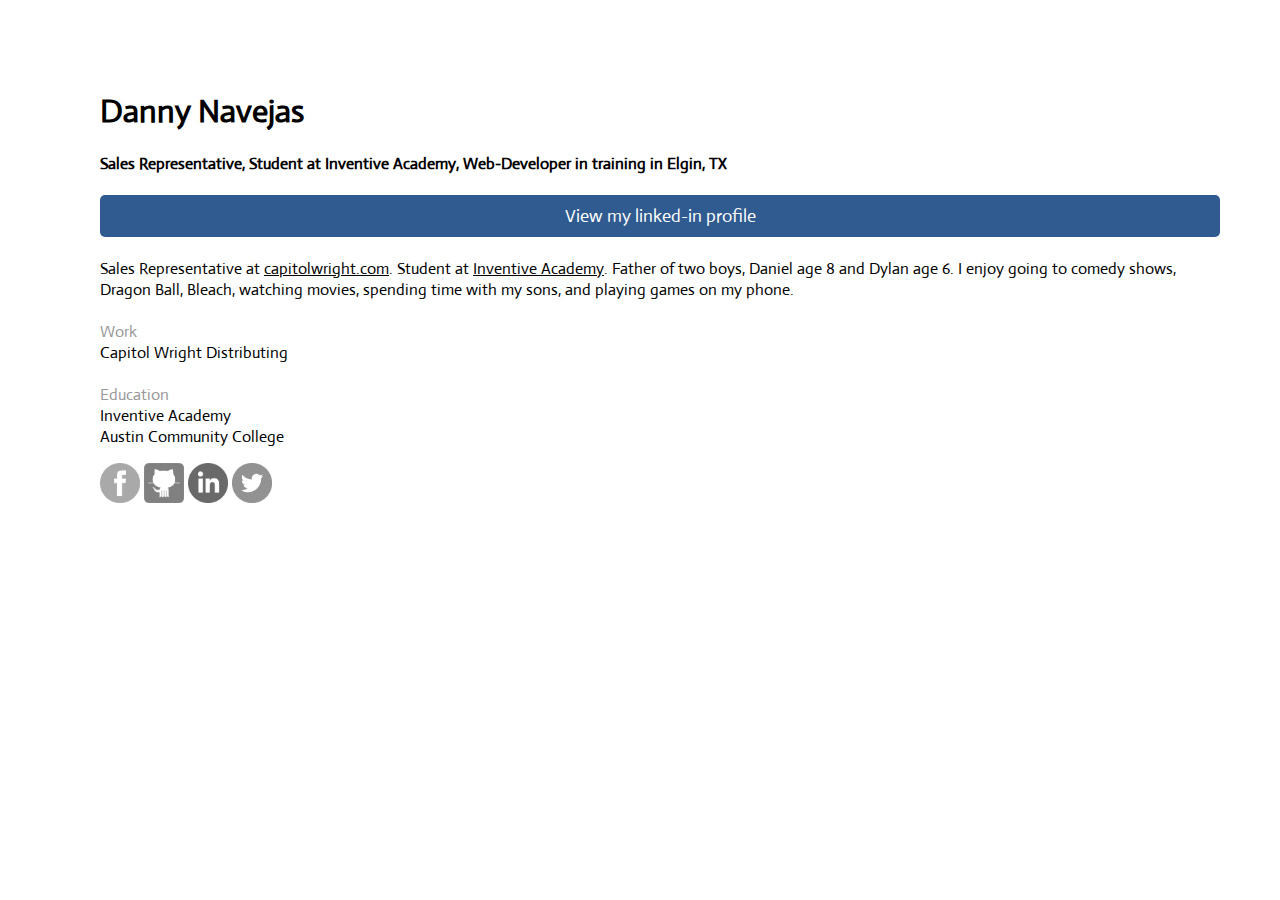
==== index.html @ ae24157d "add all files" ====
<!DOCTYPE html>
<html>
	<head>
		<title>Responsive Site</title>
		<meta name=“viewport” content=“width=device-width, initial-scale=1.0">
		<link href="https://fonts.googleapis.com/css?family=Actor" rel="stylesheet">
		<link rel="stylesheet" href="https://use.fontawesome.com/releases/v5.7.2/css/all.css" integrity="sha384-fnmOCqbTlWIlj8LyTjo7mOUStjsKC4pOpQbqyi7RrhN7udi9RwhKkMHpvLbHG9Sr" crossorigin="anonymous">
		<link rel="stylesheet" type="text/css" href="main.css">
		<link rel="stylesheet" media="screen and (max-device-width: 815px)" href="mobile.css">
	</head>
	<body>
		<div>
		<div id="rightcontent">
				<ul>
					<li><h1>Danny Navejas</h1></li>
					<li class="font700">Sales Representative, Student at Inventive Academy, Web-Developer in training in Elgin, TX</li>
					<br>
					<a href="www.linkedin.com/in/dannynavejas" class="nodecor">
						<div id="firstbutton">
							<i class="fas fa-bars"></i>View my linked-in profile
						</div>
					</a>
					<br>
					<li>Sales Representative at <a href="http://www.capitolwright.com" class="blacklinks">capitolwright.com</a>. Student at <a href="https://inventive.io/academy/" class="blacklinks">Inventive Academy</a>. Father of two boys, Daniel age 8 and Dylan age 6. I enjoy going to comedy shows, Dragon Ball, Bleach, watching movies, spending time with my sons, and playing games on my phone.</li>
					<br>
					<li class="graytext">Work</li>
					<li>Capitol Wright Distributing</li>
					<br>
					<li class="graytext">Education</li>
					<li>Inventive Academy</li>
					<li>Austin Community College</li>
				</ul>
				<ul>
					<li class="inline"><a href="https://www.facebook.com"><img src="facebook.png" /></a></li>
					<li class="inline"><a href="https://www.github.com"><img src="github.png" /></a></li>
					<li class="inline"><a href="https://www.linkedin.com"><img src="linkedin.png" /></a></li>
					<li class="inline"><a href="https://www.twitter.com"><img src="twitter.png" /></a></li>
				</ul>
			</div>
	</body>
</html>
---- main.css ----
body {
	margin: 0px;
	font-size: 16px;
	font-family: 'Actor', sans-serif;
}
ul {
	list-style-type: none;
}
img {
	height: 40px;
	width: 40px;
}
.container {
	height: 100vh;
	overflow: hidden;
}
.header {
	display: flex;
	justify-content: flex-end;
	font-size: 18px;
	padding: 15px 20px 30px 20px;
}
.toplinks {
	text-decoration: none;
	color: black;
	margin: 0px 28px 0px 0px;
}
.links {
	justify-content: flex-start;
	margin-right: auto;

}
.font700 {
	font-weight: 700;
}
.nodecor {
	text-decoration: none;
	color: black;
}
.blacklinks {
	color: black;
}
.maincontent {
	display: flex;
	height: 100vh;
}
.maincontent a:hover {
	color: gray;
}
.graytext {
	color: #999999;
}
.inline {
	display: inline;
}
#profilepic {
	background-image: url(Profile.jpg);
	background-size: cover;
	flex: 2;
	background-position: center;
	height: 100%;
	
}
#rightcontent {
	margin: 70px 60px 0px;
	flex: 1;
	align-content: center;
	justify-content: center;
	
}
#firstbutton {
	background-color: #305B90;
	border-radius: 5px;
	color: white;
	font-size: 18px;
	text-align: center;
	padding: 10px 30px;
}
---- mobile.css ----
body {
	margin: 0px;
	font-size: 16px;
	font-family: 'Actor', sans-serif;
}
ul {
	list-style-type: none;
}
img {
	height: 40px;
	width: 40px;
}
.container {
	height: 100vh;
	overflow: hidden;
}
.header {
	display: flex;
	justify-content: flex-end;
	font-size: 18px;
	
}
.toplinks {
	text-decoration: none;
	color: black;
	
}
.links {
	

}
.font700 {
	font-weight: 700;
}
.nodecor {
	text-decoration: none;
	color: black;
}
.blacklinks {
	color: black;
}
.maincontent {
	
}
.maincontent a:hover {
	color: gray;
}
.graytext {
	color: #999999;
}
.inline {
	display: inline;
}
#profilepic {
	background-image: url(Profile.jpg);
	background-size: cover;
	flex: 2;
	background-position: center;
	height: 100%;
	
}
#rightcontent {
	
	
}
#firstbutton {
	background-color: #305B90;
	border-radius: 5px;
	color: white;
	font-size: 18px;
	text-align: center;
	padding: 10px 30px;
	}
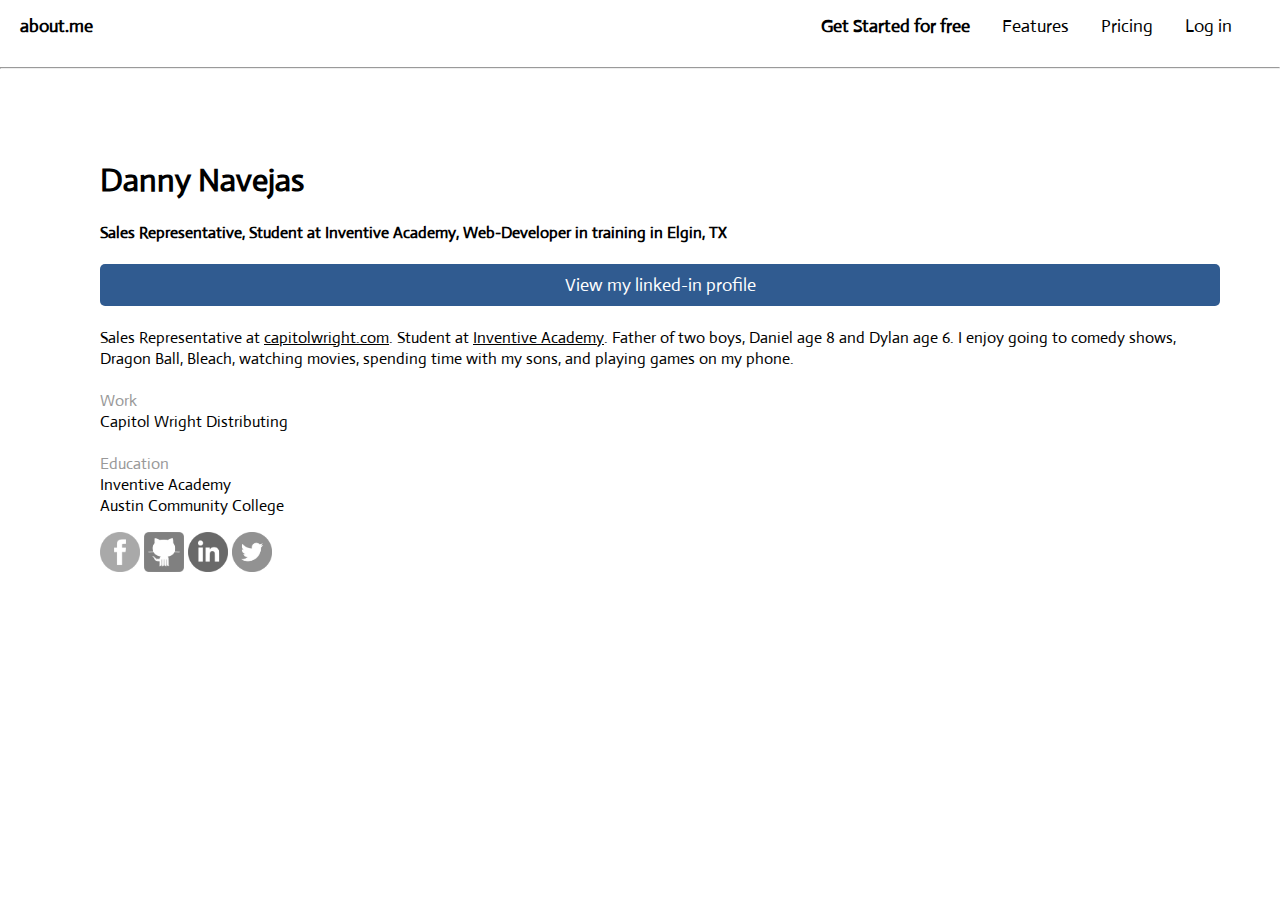
==== commit da2a25d6: "added blue background" ====
--- a/index.html
+++ b/index.html
@@ -5,11 +5,23 @@
 		<meta name=“viewport” content=“width=device-width, initial-scale=1.0">
 		<link href="https://fonts.googleapis.com/css?family=Actor" rel="stylesheet">
 		<link rel="stylesheet" href="https://use.fontawesome.com/releases/v5.7.2/css/all.css" integrity="sha384-fnmOCqbTlWIlj8LyTjo7mOUStjsKC4pOpQbqyi7RrhN7udi9RwhKkMHpvLbHG9Sr" crossorigin="anonymous">
-		<link rel="stylesheet" type="text/css" href="main.css">
+		<link rel="stylesheet" media="screen and (min-device-width: 816px)" href="main.css">
 		<link rel="stylesheet" media="screen and (max-device-width: 815px)" href="mobile.css">
 	</head>
 	<body>
-		<div>
+		<div class="container">
+			<div class="header">
+				<div class="links">
+					<a href="http://www.about.me" class="nodecor font700" id="aboutme">about.me</a>
+				</div>
+				<div >
+					<a href="https://www.aboute.me/welcome" class="toplinks font700">Get Started for free</a>
+					<a href="https://www.aboute.me/features" class="toplinks">Features</a>
+					<a href="https://www.aboute.me/pricing" class="toplinks">Pricing</a>
+					<a href="https://www.aboute.me/login" class="toplinks">Log in</a>
+				</div>
+			</div>
+		<hr style="margin:0;" />
 		<div id="rightcontent">
 				<ul>
 					<li><h1>Danny Navejas</h1></li>
--- a/mobile.css
+++ b/mobile.css
@@ -10,64 +10,31 @@
 	height: 40px;
 	width: 40px;
 }
+a
+{
+  text-decoration: none;
+}
 .container {
 	height: 100vh;
 	overflow: hidden;
 }
 .header {
 	display: flex;
+	font-size: 30px;
+	padding: 30px;
+}
+.top-links {
+	flex:2;
+}
+.align-right {
 	justify-content: flex-end;
-	font-size: 18px;
-	
+	display: flex;
+	flex: 1
 }
-.toplinks {
+.grey-links {
 	text-decoration: none;
-	color: black;
-	
+	color: grey;
 }
-.links {
-	
-
-}
-.font700 {
-	font-weight: 700;
-}
-.nodecor {
-	text-decoration: none;
-	color: black;
-}
-.blacklinks {
-	color: black;
-}
-.maincontent {
-	
-}
-.maincontent a:hover {
-	color: gray;
-}
-.graytext {
-	color: #999999;
-}
-.inline {
-	display: inline;
-}
-#profilepic {
-	background-image: url(Profile.jpg);
-	background-size: cover;
-	flex: 2;
-	background-position: center;
-	height: 100%;
-	
-}
-#rightcontent {
-	
-	
-}
-#firstbutton {
+#blue-background {
 	background-color: #305B90;
-	border-radius: 5px;
-	color: white;
-	font-size: 18px;
-	text-align: center;
-	padding: 10px 30px;
-	}+}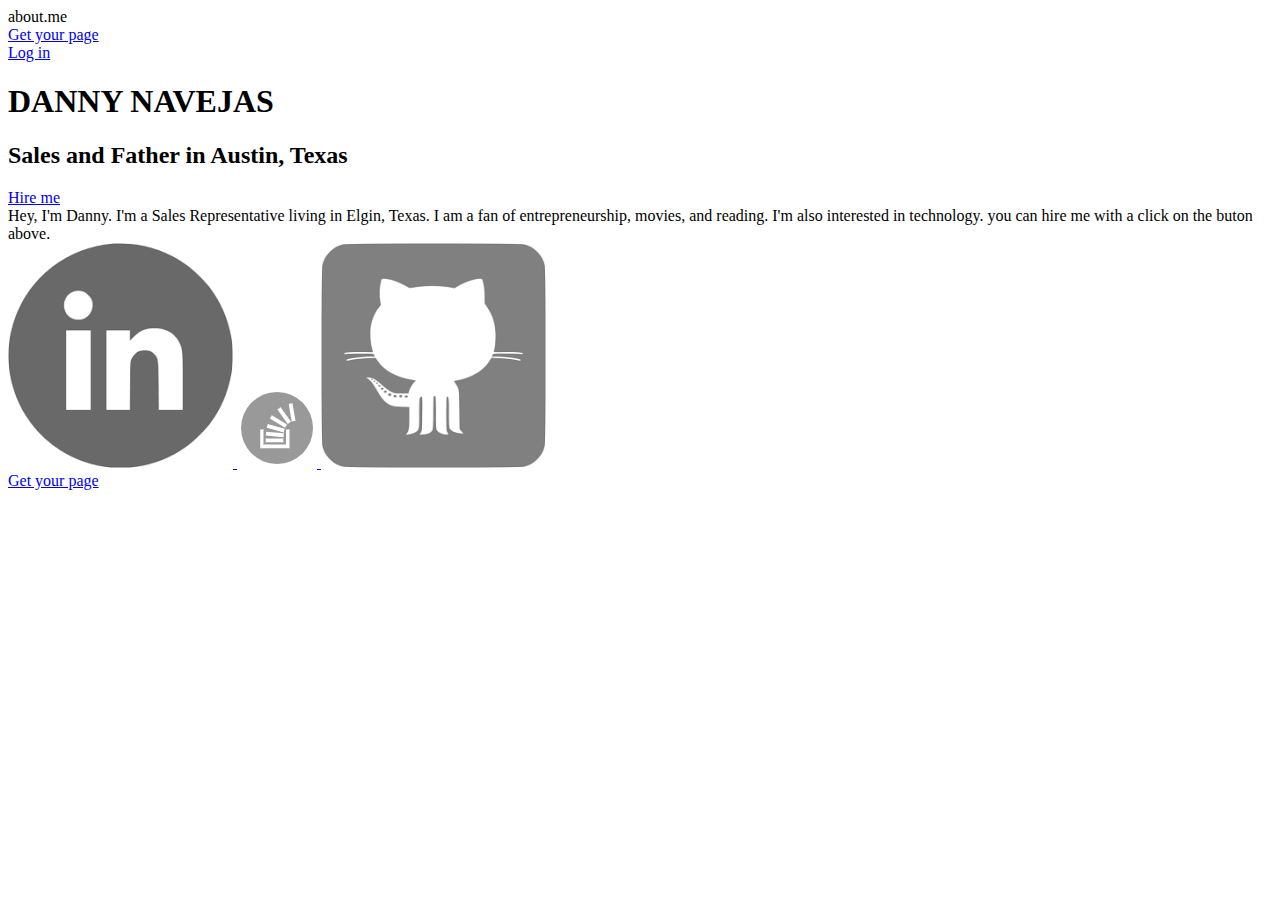
==== commit bfb97ccd: "starting back over" ====
--- a/index.html
+++ b/index.html
@@ -1,53 +1,64 @@
 <!DOCTYPE html>
-<html>
+	<html>
 	<head>
-		<title>Responsive Site</title>
-		<meta name=“viewport” content=“width=device-width, initial-scale=1.0">
-		<link href="https://fonts.googleapis.com/css?family=Actor" rel="stylesheet">
+		<title></title>
 		<link rel="stylesheet" href="https://use.fontawesome.com/releases/v5.7.2/css/all.css" integrity="sha384-fnmOCqbTlWIlj8LyTjo7mOUStjsKC4pOpQbqyi7RrhN7udi9RwhKkMHpvLbHG9Sr" crossorigin="anonymous">
-		<link rel="stylesheet" media="screen and (min-device-width: 816px)" href="main.css">
 		<link rel="stylesheet" media="screen and (max-device-width: 815px)" href="mobile.css">
+		<meta name="viewport" content="width=max-device-width, initial-scale=1.0">
 	</head>
-	<body>
-		<div class="container">
-			<div class="header">
-				<div class="links">
-					<a href="http://www.about.me" class="nodecor font700" id="aboutme">about.me</a>
+	<body class="container">
+		<div class="header">
+			<div class="top-links">
+				<i class="fas fa-ellipsis-v"></i>
+				about.me
+			</div>
+			<div class="align-right" >
+				<a href="http://about.me/welcome" class="grey-links no-deco">
+					<div>
+						Get your page
+					</div>
+				</a>
+			</div>
+			<div class="align-right">
+				<a href="http://about.me/login" class="grey-links">
+					<div>
+						Log in
+					</div>
+				</a>
+			</div>
+		</div>
+		<div class="container-two"> 
+			<div id="profile-image"></div>
+			<div id="white-background">
+				<h1>DANNY NAVEJAS</h1>
+				<h2>Sales and Father in Austin, Texas </h2>
+				<a href="http://www.linkedin.com/in/dannynavejas">
+					<div class="blue-button">
+						<i class="far fa-hand-point-up"></i> Hire me
+					</div>
+				</a>
+				<div>
+					Hey, I'm Danny. I'm a Sales Representative living in Elgin, Texas. I am a fan of entrepreneurship, movies, and reading. I'm also interested in technology. you can hire me with a click on the buton above.
 				</div>
-				<div >
-					<a href="https://www.aboute.me/welcome" class="toplinks font700">Get Started for free</a>
-					<a href="https://www.aboute.me/features" class="toplinks">Features</a>
-					<a href="https://www.aboute.me/pricing" class="toplinks">Pricing</a>
-					<a href="https://www.aboute.me/login" class="toplinks">Log in</a>
+				<div>
+					<a href="http://www.linkedin.com/in/dannynavejas">
+						<img src="linkedin.png" class="social-icons" />
+					</a>
+					<a href="http://stackexchange.com/users/15220072/danny-navejas">
+						<img src="stack.png">
+					</a>
+					<a href="http://github.com/dnavejas">
+						<img src="github.png">
+					</a>
 				</div>
 			</div>
-		<hr style="margin:0;" />
-		<div id="rightcontent">
-				<ul>
-					<li><h1>Danny Navejas</h1></li>
-					<li class="font700">Sales Representative, Student at Inventive Academy, Web-Developer in training in Elgin, TX</li>
-					<br>
-					<a href="www.linkedin.com/in/dannynavejas" class="nodecor">
-						<div id="firstbutton">
-							<i class="fas fa-bars"></i>View my linked-in profile
-						</div>
-					</a>
-					<br>
-					<li>Sales Representative at <a href="http://www.capitolwright.com" class="blacklinks">capitolwright.com</a>. Student at <a href="https://inventive.io/academy/" class="blacklinks">Inventive Academy</a>. Father of two boys, Daniel age 8 and Dylan age 6. I enjoy going to comedy shows, Dragon Ball, Bleach, watching movies, spending time with my sons, and playing games on my phone.</li>
-					<br>
-					<li class="graytext">Work</li>
-					<li>Capitol Wright Distributing</li>
-					<br>
-					<li class="graytext">Education</li>
-					<li>Inventive Academy</li>
-					<li>Austin Community College</li>
-				</ul>
-				<ul>
-					<li class="inline"><a href="https://www.facebook.com"><img src="facebook.png" /></a></li>
-					<li class="inline"><a href="https://www.github.com"><img src="github.png" /></a></li>
-					<li class="inline"><a href="https://www.linkedin.com"><img src="linkedin.png" /></a></li>
-					<li class="inline"><a href="https://www.twitter.com"><img src="twitter.png" /></a></li>
-				</ul>
-			</div>
+		</div>
+		<div id="bottom-bar">
+			<a href="http://about.me/welcome">
+				<div id="bottom-button">
+					Get your page
+				</div>
+			</a>
+		</div>
 	</body>
 </html>--- a/mobile.css
+++ b/mobile.css
@@ -3,24 +3,21 @@
 	font-size: 16px;
 	font-family: 'Actor', sans-serif;
 }
-ul {
-	list-style-type: none;
-}
 img {
 	height: 40px;
 	width: 40px;
 }
-a
-{
-  text-decoration: none;
+.no-deco {
+	text-decoration: none;
 }
 .container {
 	height: 100vh;
 	overflow: hidden;
+	width: 100vw;
 }
 .header {
 	display: flex;
-	font-size: 30px;
+	font-size: 16px;
 	padding: 30px;
 }
 .top-links {
@@ -35,6 +32,52 @@
 	text-decoration: none;
 	color: grey;
 }
-#blue-background {
+.blue-button {
 	background-color: #305B90;
-}+	border-radius: 5px;
+	color: white;
+	font-size: 18px;
+	text-align: center;
+	padding: 10px 30px;
+	margin: 5px 10px;
+}
+.container-two {
+	justify-content: center;
+	height: 100vh;
+	width: 100vw;
+}
+#profile-image {
+	height: 45vh;
+	width: 100vw;
+	background-image: url(Profile.jpg);
+	background-repeat: no-repeat;
+	background-size: cover;
+	background-position: center center;
+}
+#white-background{
+	background-color: white;
+	margin: 10% 5%;
+	text-align: center;
+	padding-top:100px; 
+	width: 100%;
+	font-size: 18px;
+	height: 75vh;
+}
+#bottom-bar{
+	display: flex;
+	text-align: center;
+	background-color: rgba(255, 255, 255, .7);
+	position: absolute;
+	z-index: 1;
+	bottom: 0;
+	align-content: center;
+	width: 100vw;
+	height: 5vh;
+}
+#bottom-button {
+	border-radius: 5px;
+	background-color: #0773b4;
+	color: white; 
+	padding: 5px 20px;
+
+}
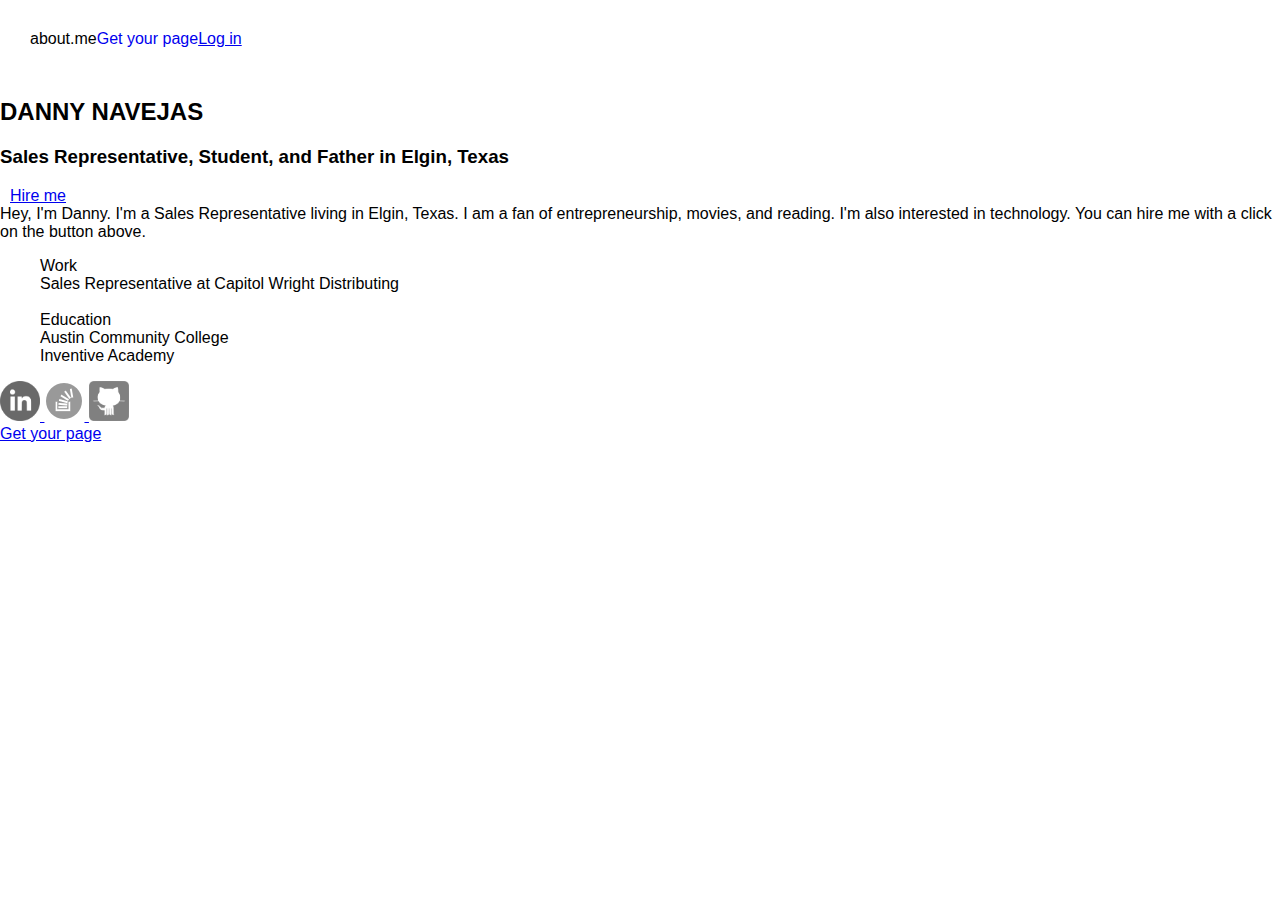
==== commit 39fdf48a: "trying to make sure social icons appear" ====
--- a/index.html
+++ b/index.html
@@ -2,9 +2,9 @@
 	<html>
 	<head>
 		<title></title>
+		<meta name="viewport" content="width=max-device-width, initial-scale=1.0">
 		<link rel="stylesheet" href="https://use.fontawesome.com/releases/v5.7.2/css/all.css" integrity="sha384-fnmOCqbTlWIlj8LyTjo7mOUStjsKC4pOpQbqyi7RrhN7udi9RwhKkMHpvLbHG9Sr" crossorigin="anonymous">
-		<link rel="stylesheet" media="screen and (max-device-width: 815px)" href="mobile.css">
-		<meta name="viewport" content="width=max-device-width, initial-scale=1.0">
+		<link rel="stylesheet" href="mobile.css">
 	</head>
 	<body class="container">
 		<div class="header">
@@ -29,17 +29,25 @@
 		</div>
 		<div class="container-two"> 
 			<div id="profile-image"></div>
-			<div id="white-background">
-				<h1>DANNY NAVEJAS</h1>
-				<h2>Sales and Father in Austin, Texas </h2>
+			<div class="main-content">
+				<h2>DANNY NAVEJAS</h2>
+				<h3>Sales Representative, Student, and Father in Elgin, Texas </h3>
 				<a href="http://www.linkedin.com/in/dannynavejas">
 					<div class="blue-button">
-						<i class="far fa-hand-point-up"></i> Hire me
+						<i class="fas fa-bars" style="margin: 0 5px;"></i>Hire me
 					</div>
 				</a>
-				<div>
-					Hey, I'm Danny. I'm a Sales Representative living in Elgin, Texas. I am a fan of entrepreneurship, movies, and reading. I'm also interested in technology. you can hire me with a click on the buton above.
+				<div class="general-content">
+					Hey, I'm Danny. I'm a Sales Representative living in Elgin, Texas. I am a fan of entrepreneurship, movies, and reading. I'm also interested in technology. You can hire me with a click on the button above.
 				</div>
+				<ul class="work-content">
+					<li class="grey-text">Work</li>
+					<li>Sales Representative at Capitol Wright Distributing</li>
+					<br>
+					<li class="grey-text">Education</li>
+					<li>Austin Community College</li>
+					<li>Inventive Academy</li>
+				</ul>
 				<div>
 					<a href="http://www.linkedin.com/in/dannynavejas">
 						<img src="linkedin.png" class="social-icons" />
@@ -55,7 +63,7 @@
 		</div>
 		<div id="bottom-bar">
 			<a href="http://about.me/welcome">
-				<div id="bottom-button">
+				<div class="blue-button">
 					Get your page
 				</div>
 			</a>
--- a/mobile.css
+++ b/mobile.css
@@ -7,77 +7,82 @@
 	height: 40px;
 	width: 40px;
 }
+ul {
+	list-style-type: none;
+}
 .no-deco {
 	text-decoration: none;
 }
 .container {
 	height: 100vh;
 	overflow: hidden;
-	width: 100vw;
+	width: 100%;
 }
 .header {
 	display: flex;
-	font-size: 16px;
 	padding: 30px;
 }
-.top-links {
-	flex:2;
-}
-.align-right {
-	justify-content: flex-end;
-	display: flex;
-	flex: 1
-}
-.grey-links {
-	text-decoration: none;
-	color: grey;
-}
-.blue-button {
-	background-color: #305B90;
-	border-radius: 5px;
-	color: white;
-	font-size: 18px;
-	text-align: center;
-	padding: 10px 30px;
-	margin: 5px 10px;
-}
-.container-two {
-	justify-content: center;
-	height: 100vh;
-	width: 100vw;
-}
-#profile-image {
-	height: 45vh;
-	width: 100vw;
-	background-image: url(Profile.jpg);
-	background-repeat: no-repeat;
-	background-size: cover;
-	background-position: center center;
-}
-#white-background{
-	background-color: white;
-	margin: 10% 5%;
-	text-align: center;
-	padding-top:100px; 
-	width: 100%;
-	font-size: 18px;
-	height: 75vh;
-}
-#bottom-bar{
-	display: flex;
-	text-align: center;
-	background-color: rgba(255, 255, 255, .7);
-	position: absolute;
-	z-index: 1;
-	bottom: 0;
-	align-content: center;
-	width: 100vw;
-	height: 5vh;
-}
-#bottom-button {
-	border-radius: 5px;
-	background-color: #0773b4;
-	color: white; 
-	padding: 5px 20px;
-
-}
+@media (min-device-width:0px) and (max-device-width: 815px){
+	.top-links {
+		flex:2;
+	}
+	.align-right {
+		justify-content: flex-end;
+		display: flex;
+		flex: 1
+	}
+	.grey-links {
+		text-decoration: none;
+		color: grey;
+	}
+	.main-content {
+		text-align: center;
+		color: white;
+		position: relative;
+		top: -130px;
+		}
+	.blue-button {
+		background-color: #305B90;
+		border-radius: 5px;
+		color: white;
+		font-size: 18px;
+		text-align: center;
+		padding: 10px 30px;
+		margin: 45px 10px;
+	}
+	.container-two {
+		justify-content: center;
+		height: 100vh;
+		width: 100%;
+	}
+	.general-content{
+		color: black;
+		padding: 10px;
+		text-align: left;
+	}
+	.work-content{
+		text-align: center;
+		color: black;
+	}
+	.grey-text{
+		color: #999;
+	}
+	#profile-image {
+		height: 45vh;
+		width: 100vw;
+		background-image: url(Profile.jpg);
+		background-repeat: no-repeat;
+		background-size: cover;
+		background-position: center center;
+	}
+	#bottom-bar{
+		display: flex;
+		background-color: rgba(255, 255, 255, .7);
+		position: absolute;
+		z-index: 1;
+		bottom: 0;
+		align-content: center;
+		width: 100vw;
+		height: 5vh;
+	}
+}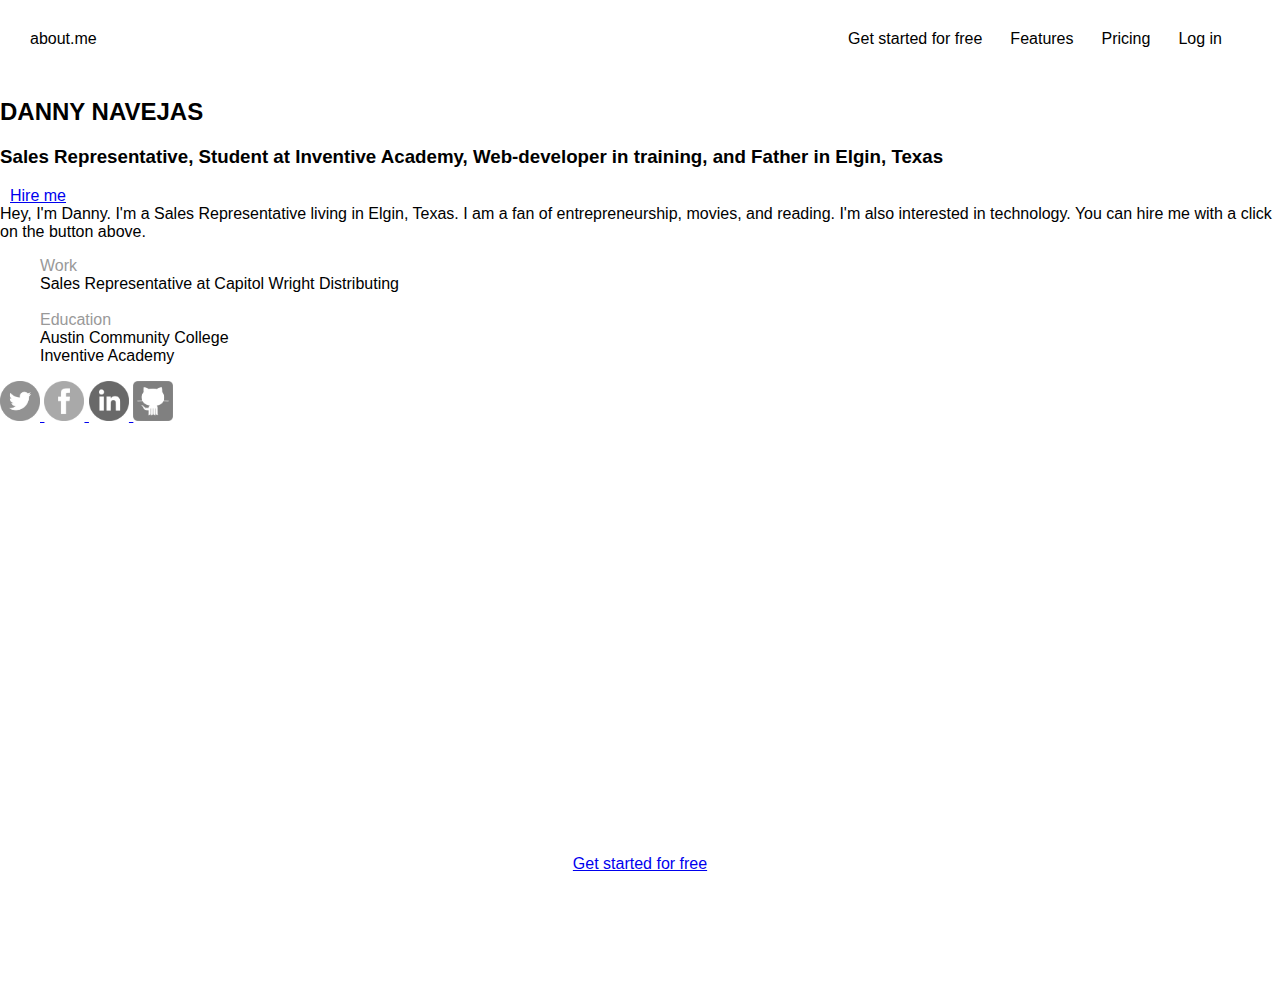
==== commit bff988d7: "fixing styling for desktop view" ====
--- a/index.html
+++ b/index.html
@@ -4,34 +4,29 @@
 		<title></title>
 		<meta name="viewport" content="width=max-device-width, initial-scale=1.0">
 		<link rel="stylesheet" href="https://use.fontawesome.com/releases/v5.7.2/css/all.css" integrity="sha384-fnmOCqbTlWIlj8LyTjo7mOUStjsKC4pOpQbqyi7RrhN7udi9RwhKkMHpvLbHG9Sr" crossorigin="anonymous">
-		<link rel="stylesheet" href="mobile.css">
+		<link rel="stylesheet" type="text/css" href="main.css">
+		<link rel="stylesheet" media="screen and (min-device-width:0px) and (max-device-width: 800px)" href="mobile.css">
+		<link rel="stylesheet" media="screen and (min-device-width:800px) and (max-device-width: 1650px)" href="desktop.css">
 	</head>
 	<body class="container">
 		<div class="header">
-			<div class="top-links">
-				<i class="fas fa-ellipsis-v"></i>
+			<div class="about-link">
+				<i class="fas fa-ellipsis-v mobile-content font700"></i>
 				about.me
 			</div>
 			<div class="align-right" >
-				<a href="http://about.me/welcome" class="grey-links no-deco">
-					<div>
-						Get your page
-					</div>
-				</a>
-			</div>
-			<div class="align-right">
-				<a href="http://about.me/login" class="grey-links">
-					<div>
-						Log in
-					</div>
-				</a>
+				<a href="http://about.me/welcome" class="toplinks no-deco mobile-content">Get your page</a>
+				<a href="http://about.me/welcome" class="toplinks no-deco desktop-content">Get started for free</a>
+				<a href="https://www.aboute.me/features" class="toplinks desktop-content">Features</a>
+				<a href="https://www.aboute.me/pricing" class="toplinks desktop-content">Pricing</a>
+				<a href="http://about.me/login" class="top-links">Log in</a>
 			</div>
 		</div>
 		<div class="container-two"> 
-			<div id="profile-image"></div>
+			<div class="profile-image"></div>
 			<div class="main-content">
 				<h2>DANNY NAVEJAS</h2>
-				<h3>Sales Representative, Student, and Father in Elgin, Texas </h3>
+				<h3>Sales Representative, Student at Inventive Academy, Web-developer in training, and Father in Elgin, Texas </h3>
 				<a href="http://www.linkedin.com/in/dannynavejas">
 					<div class="blue-button">
 						<i class="fas fa-bars" style="margin: 0 5px;"></i>Hire me
@@ -49,23 +44,29 @@
 					<li>Inventive Academy</li>
 				</ul>
 				<div>
+					<a href="http:twitter.com">
+						<img src="twitter.png">
+					</a>
+					<a href="http://www.facebook.com">
+						<img src="facebook.png" class="icon">
+					</a>
 					<a href="http://www.linkedin.com/in/dannynavejas">
-						<img src="linkedin.png" class="social-icons" />
-					</a>
-					<a href="http://stackexchange.com/users/15220072/danny-navejas">
-						<img src="stack.png">
+						<img src="linkedin.png" class="icons" />
 					</a>
 					<a href="http://github.com/dnavejas">
-						<img src="github.png">
+						<img src="github.png" class="icons">
 					</a>
 				</div>
 			</div>
 		</div>
-		<div id="bottom-bar">
-			<a href="http://about.me/welcome">
-				<div class="blue-button">
+		<div class="bottom-bar">
+			<a href="http://about.me/welcome" class="blue-button">
+				<span class="mobile-content">
 					Get your page
-				</div>
+				</span>
+				<span class="desktop-content">
+					Get started for free
+				</span>
 			</a>
 		</div>
 	</body>
--- a/main.css
+++ b/main.css
@@ -0,0 +1,67 @@
+body {
+	margin: 0px;
+	font-size: 16px;
+	font-family: 'Actor', sans-serif;
+}
+img {
+	height: 40px;
+	width: 40px;
+}
+ul {
+	list-style-type: none;
+}
+.container-two {
+	justify-content: center;
+	height: 100vh;
+	width: 100%;
+}
+.no-deco {
+	text-decoration: none;
+}
+.container {
+	height: 100vh;
+	overflow: hidden;
+	width: 100%;
+}
+.header {
+	display: flex;
+	padding: 30px;
+}
+.about-link {
+	flex:2;
+	margin-right: auto;
+	text-decoration: none;
+}
+.top-links{
+	text-decoration: none;
+	color: black;
+	margin: 0px 28px 0px 0px;
+}
+.align-right {
+	justify-content: flex-end;
+	display: flex;
+	flex: 1
+}
+.grey-links {
+	text-decoration: none;
+	color: grey;
+}
+.grey-text{
+	color: #999;
+}
+.bottom-bar{
+	display: flex;
+	background-color: rgba(255, 255, 255, .7);
+	position: absolute;
+	z-index: 1;
+	bottom: 0;
+	width: 100%;
+	height: 5vh;
+	display: inline-block;
+	text-align: center;
+	justify-content: center;
+}
+.icons{
+	height: 40px;
+	width: 40px;
+}--- a/mobile.css
+++ b/mobile.css
@@ -1,88 +1,35 @@
-body {
-	margin: 0px;
-	font-size: 16px;
-	font-family: 'Actor', sans-serif;
+.main-content {
+	text-align: center;
+	color: white;
+	position: relative;
+	top: -130px;
+	}
+.blue-button {
+	background-color: #305B90;
+	border-radius: 5px;
+	color: white;
+	font-size: 18px;
+	text-align: center;
+	padding: 10px 30px;
+	margin: 45px 10px;
 }
-img {
-	height: 40px;
-	width: 40px;
+.general-content{
+	color: black;
+	padding: 10px;
+	text-align: left;
 }
-ul {
-	list-style-type: none;
+.work-content{
+	text-align: center;
+	color: black;
 }
-.no-deco {
-	text-decoration: none;
+.profile-image {
+	height: 45vh;
+	width: 100vw;
+	background-image: url(Profile.jpg);
+	background-repeat: no-repeat;
+	background-size: cover;
+	background-position: center center;
 }
-.container {
-	height: 100vh;
-	overflow: hidden;
-	width: 100%;
-}
-.header {
-	display: flex;
-	padding: 30px;
-}
-@media (min-device-width:0px) and (max-device-width: 815px){
-	.top-links {
-		flex:2;
-	}
-	.align-right {
-		justify-content: flex-end;
-		display: flex;
-		flex: 1
-	}
-	.grey-links {
-		text-decoration: none;
-		color: grey;
-	}
-	.main-content {
-		text-align: center;
-		color: white;
-		position: relative;
-		top: -130px;
-		}
-	.blue-button {
-		background-color: #305B90;
-		border-radius: 5px;
-		color: white;
-		font-size: 18px;
-		text-align: center;
-		padding: 10px 30px;
-		margin: 45px 10px;
-	}
-	.container-two {
-		justify-content: center;
-		height: 100vh;
-		width: 100%;
-	}
-	.general-content{
-		color: black;
-		padding: 10px;
-		text-align: left;
-	}
-	.work-content{
-		text-align: center;
-		color: black;
-	}
-	.grey-text{
-		color: #999;
-	}
-	#profile-image {
-		height: 45vh;
-		width: 100vw;
-		background-image: url(Profile.jpg);
-		background-repeat: no-repeat;
-		background-size: cover;
-		background-position: center center;
-	}
-	#bottom-bar{
-		display: flex;
-		background-color: rgba(255, 255, 255, .7);
-		position: absolute;
-		z-index: 1;
-		bottom: 0;
-		align-content: center;
-		width: 100vw;
-		height: 5vh;
-	}
+.desktop-content{
+	display: none;
 }--- a/desktop.css
+++ b/desktop.css
@@ -0,0 +1,37 @@
+.mobile-content {
+		display: none;
+	}
+.toplinks {
+	text-decoration: none;
+	color: black;
+	margin: 0px 28px 0px 0px;
+}
+.links {
+	justify-content: flex-start;
+	margin-right: auto;
+}
+.font700 {
+	font-weight: 700;
+}
+.blacklinks {
+	color: black;
+}
+.maincontent a:hover {
+	color: gray;
+}
+.inline {
+	display: inline;
+}
+.profilepic {
+	background-image: url(Profile.jpg);
+	background-size: cover;
+	flex: 2;
+	background-position: center;
+	height: 100%;
+}
+#rightcontent {
+	margin: 70px 60px 0px;
+	flex: 1;
+	align-content: center;
+	justify-content: center;
+}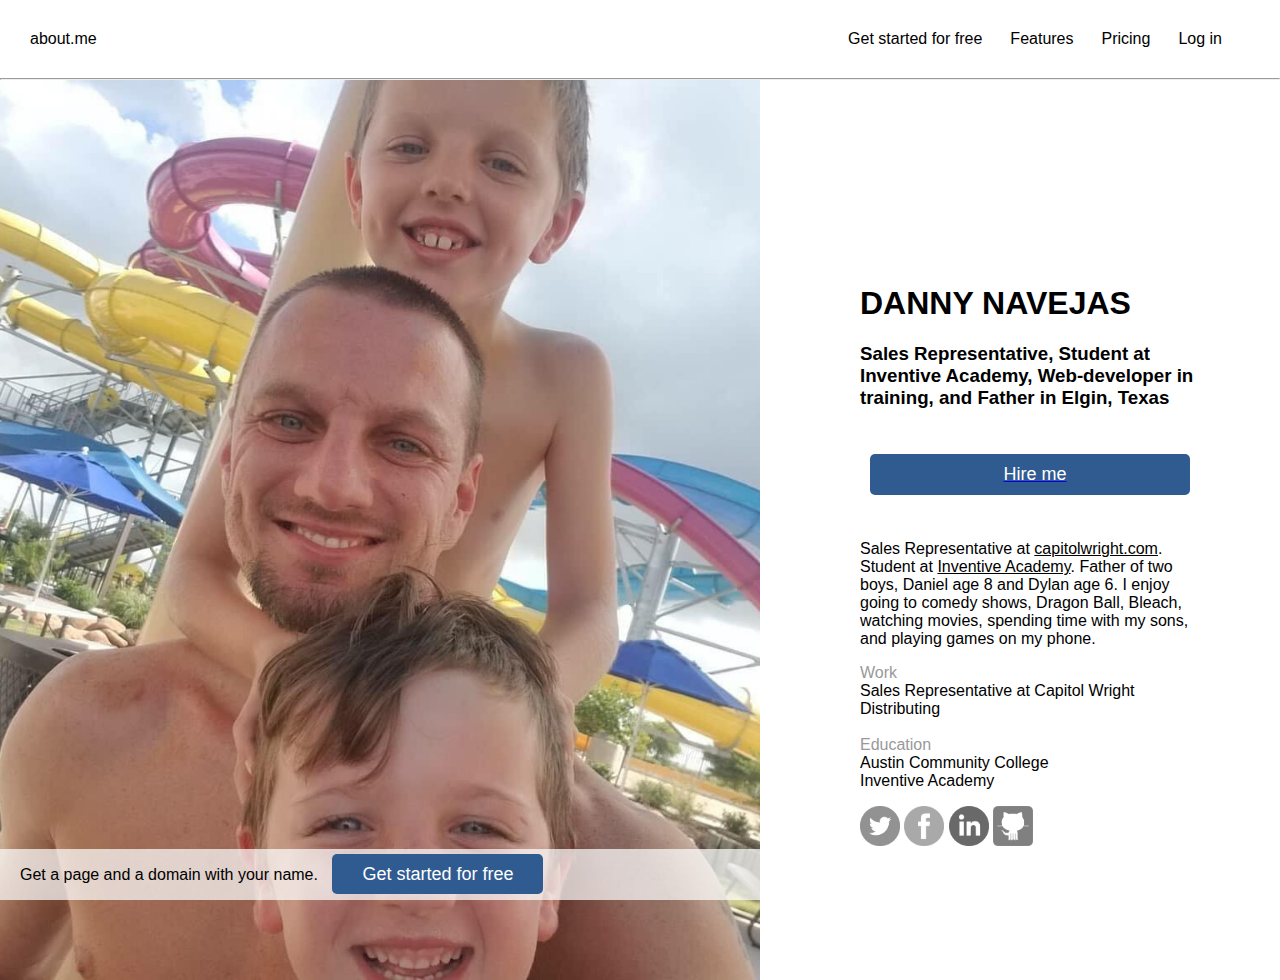
==== commit 1c5a9a1f: "finished the page" ====
--- a/index.html
+++ b/index.html
@@ -6,7 +6,7 @@
 		<link rel="stylesheet" href="https://use.fontawesome.com/releases/v5.7.2/css/all.css" integrity="sha384-fnmOCqbTlWIlj8LyTjo7mOUStjsKC4pOpQbqyi7RrhN7udi9RwhKkMHpvLbHG9Sr" crossorigin="anonymous">
 		<link rel="stylesheet" type="text/css" href="main.css">
 		<link rel="stylesheet" media="screen and (min-device-width:0px) and (max-device-width: 800px)" href="mobile.css">
-		<link rel="stylesheet" media="screen and (min-device-width:800px) and (max-device-width: 1650px)" href="desktop.css">
+		<link rel="stylesheet" media="screen and (min-device-width:800px) and (max-device-width: 5000px)" href="desktop.css">
 	</head>
 	<body class="container">
 		<div class="header">
@@ -22,19 +22,24 @@
 				<a href="http://about.me/login" class="top-links">Log in</a>
 			</div>
 		</div>
-		<div class="container-two"> 
+		<hr style="margin:0;" />
+		<div class="maincontent"> 
 			<div class="profile-image"></div>
 			<div class="main-content">
-				<h2>DANNY NAVEJAS</h2>
-				<h3>Sales Representative, Student at Inventive Academy, Web-developer in training, and Father in Elgin, Texas </h3>
-				<a href="http://www.linkedin.com/in/dannynavejas">
-					<div class="blue-button">
-						<i class="fas fa-bars" style="margin: 0 5px;"></i>Hire me
-					</div>
-				</a>
-				<div class="general-content">
-					Hey, I'm Danny. I'm a Sales Representative living in Elgin, Texas. I am a fan of entrepreneurship, movies, and reading. I'm also interested in technology. You can hire me with a click on the button above.
-				</div>
+				<ul>
+					<li><h1>DANNY NAVEJAS</h1></li>
+					<li><h3>Sales Representative, Student at Inventive Academy, Web-developer in training, and Father in Elgin, Texas </h3></li>
+					<li>
+						<a href="http://www.linkedin.com/in/dannynavejas">
+						<div class="blue-button">
+							<i class="fas fa-bars" style="margin: 0 5px;"></i>Hire me
+						</div>
+						</a>
+					</li>
+				</ul>
+				<ul class="general-content">
+					Sales Representative at <a href="http://www.capitolwright.com" class="blacklinks">capitolwright.com</a>. Student at <a href="https://inventive.io/academy/" class="blacklinks">Inventive Academy</a>. Father of two boys, Daniel age 8 and Dylan age 6. I enjoy going to comedy shows, Dragon Ball, Bleach, watching movies, spending time with my sons, and playing games on my phone.
+				</ul>
 				<ul class="work-content">
 					<li class="grey-text">Work</li>
 					<li>Sales Representative at Capitol Wright Distributing</li>
@@ -44,23 +49,34 @@
 					<li>Inventive Academy</li>
 				</ul>
 				<div>
-					<a href="http:twitter.com">
-						<img src="twitter.png">
-					</a>
-					<a href="http://www.facebook.com">
-						<img src="facebook.png" class="icon">
-					</a>
-					<a href="http://www.linkedin.com/in/dannynavejas">
-						<img src="linkedin.png" class="icons" />
-					</a>
-					<a href="http://github.com/dnavejas">
-						<img src="github.png" class="icons">
-					</a>
+					<ul>
+						<li class="inline">
+							<a href="http:twitter.com" class="no-deco">
+							<img src="twitter.png">
+							</a>
+						</li>
+						<li class="inline">
+							<a href="http://www.facebook.com" class="no-deco">
+								<img src="facebook.png" class="icon">
+							</a>
+						</li>
+						<li class="inline">
+							<a href="http://www.linkedin.com/in/dannynavejas" class="no-deco">
+								<img src="linkedin.png" class="icons" />
+							</a>
+						</li>
+						<li class="inline">
+							<a href="http://github.com/dnavejas" class="no-deco">
+								<img src="github.png" class="icons">
+							</a>
+						</li>
+					</ul>
 				</div>
 			</div>
 		</div>
 		<div class="bottom-bar">
-			<a href="http://about.me/welcome" class="blue-button">
+			<span class="desktop-content">Get a page and a domain with your name. </span>
+			<a href="http://about.me/welcome" class="blue-button no-deco">
 				<span class="mobile-content">
 					Get your page
 				</span>
--- a/main.css
+++ b/main.css
@@ -10,10 +10,9 @@
 ul {
 	list-style-type: none;
 }
-.container-two {
+.maincontent {
 	justify-content: center;
 	height: 100vh;
-	width: 100%;
 }
 .no-deco {
 	text-decoration: none;
@@ -21,7 +20,6 @@
 .container {
 	height: 100vh;
 	overflow: hidden;
-	width: 100%;
 }
 .header {
 	display: flex;
@@ -49,19 +47,16 @@
 .grey-text{
 	color: #999;
 }
-.bottom-bar{
-	display: flex;
-	background-color: rgba(255, 255, 255, .7);
-	position: absolute;
-	z-index: 1;
-	bottom: 0;
-	width: 100%;
-	height: 5vh;
-	display: inline-block;
-	text-align: center;
-	justify-content: center;
-}
 .icons{
 	height: 40px;
 	width: 40px;
+}
+.blue-button {
+	background-color: #305B90;
+	border-radius: 5px;
+	color: white;
+	font-size: 18px;
+	text-align: center;
+	padding: 10px 30px;
+	margin: 45px 10px;
 }--- a/mobile.css
+++ b/mobile.css
@@ -3,16 +3,8 @@
 	color: white;
 	position: relative;
 	top: -130px;
+	width: 100%;
 	}
-.blue-button {
-	background-color: #305B90;
-	border-radius: 5px;
-	color: white;
-	font-size: 18px;
-	text-align: center;
-	padding: 10px 30px;
-	margin: 45px 10px;
-}
 .general-content{
 	color: black;
 	padding: 10px;
@@ -32,4 +24,19 @@
 }
 .desktop-content{
 	display: none;
+}
+.bottom-bar{
+	display: flex;
+	background-color: rgba(255, 255, 255, .7);
+	position: absolute;
+	z-index: 1;
+	bottom: 0;
+	width: 100%;
+	display: inline-block;
+	text-align: center;
+	justify-content: center;
+	align-content: center;
+}
+.inline {
+	display: inline;
 }--- a/desktop.css
+++ b/desktop.css
@@ -16,22 +16,36 @@
 .blacklinks {
 	color: black;
 }
+.maincontent{
+	display: flex;
+}
 .maincontent a:hover {
 	color: gray;
 }
 .inline {
 	display: inline;
 }
-.profilepic {
+.profile-image {
 	background-image: url(Profile.jpg);
 	background-size: cover;
+	background-position: center;
+	height: 100vh;
+	width: 50%;
 	flex: 2;
-	background-position: center;
-	height: 100%;
 }
-#rightcontent {
-	margin: 70px 60px 0px;
+.main-content {
+	margin: 70px 80px 0px 60px;
 	flex: 1;
 	align-content: center;
 	justify-content: center;
+}
+.bottom-bar{
+	display: flex;
+	background-color: rgba(255, 255, 255, .7);
+	position: absolute;
+	z-index: 1;
+	bottom: 0;
+	width: 100%;
+	display: inline-block;
+	padding: 15px 20px;
 }